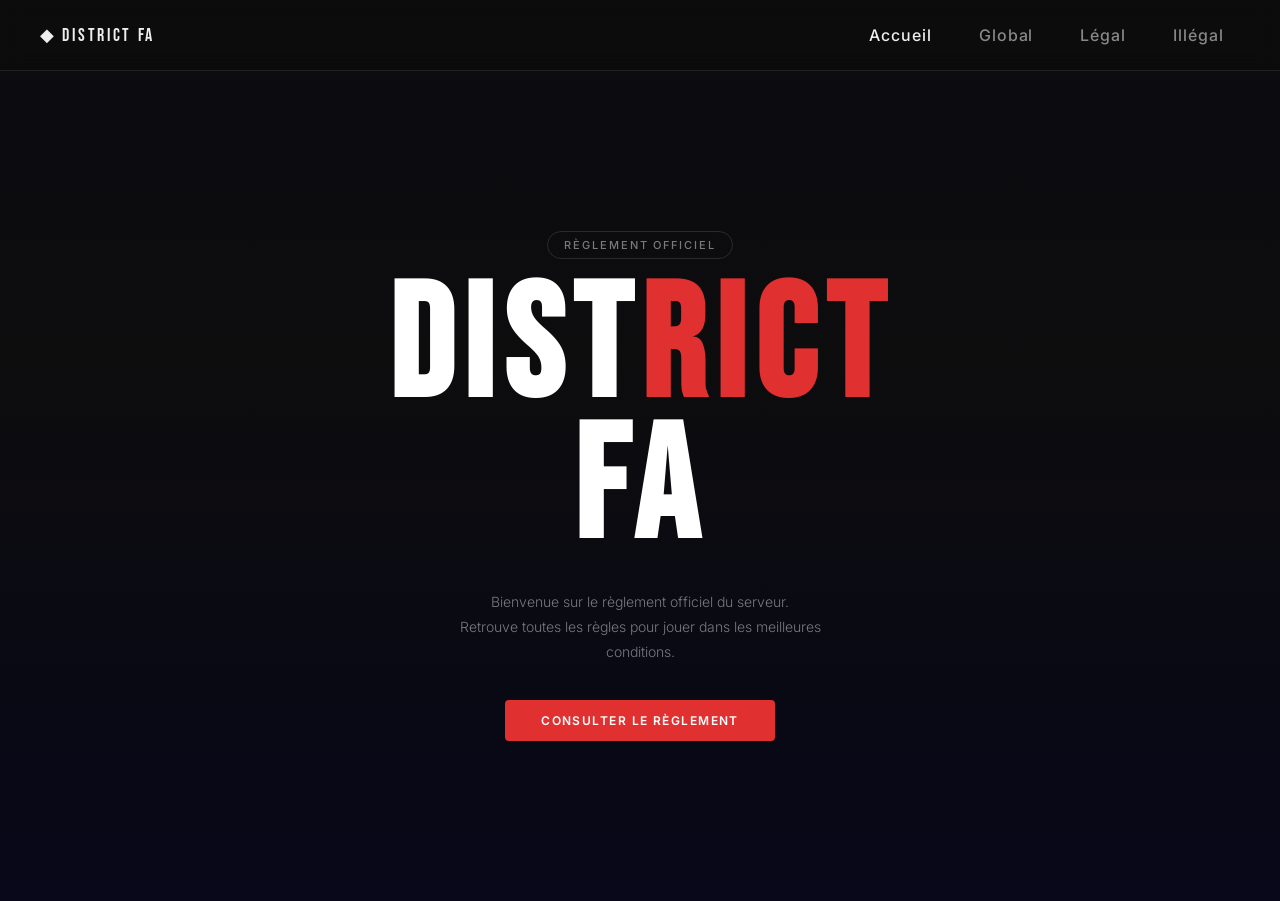
==== pages/accueil.html @ ec9c9e3f "acceuil page" ====
<!DOCTYPE html>
<html lang="fr">
<head>
  <meta charset="utf-8">
  <meta name="viewport" content="width=device-width, initial-scale=1">
  <title>DISTRICT FA — Acceuil</title>
  <link rel="stylesheet" href="../assets/accueil.css">
  <link rel="stylesheet" href="../assets/navbar.css">

</head>
<body>
 
  <header>
    <h1>Réglements - DISTRICT FA</h1>
    <nav>
      <ul>
        <li><a href="accueil.html" class="active">Accueil</a></li>
        <li><a href="global.html">Global</a></li>
        <li><a href="legal.html">Légal</a></li>
        <li><a href="illegal.html">Illégal</a></li>
      </ul>
    </nav>
  </header>

  <section class="hero">
    <div class="hero__bg"></div>
    <div class="hero__overlay"></div>
 
    <div class="hero__content">
      <div class="hero__eyebrow">Règlement officiel</div>
      <h2 class="hero__title">DIST<span>RICT</span><br>FA</h2>
      <p class="hero__desc">
        Bienvenue sur le règlement officiel du serveur.<br>
        Retrouve toutes les règles pour jouer dans les meilleures conditions.
      </p>
      <a href="global.html" class="hero__cta">Consulter le règlement</a>
    </div>
  </section>
</body>
</html>
</body>
---- assets/accueil.css ----
@import url('https://fonts.googleapis.com/css2?family=Bebas+Neue&family=Inter:wght@300;400;500;600&display=swap');
 
/* ─────────────────────────
   BASE
───────────────────────── */
*, *::before, *::after {
  margin: 0;
  padding: 0;
  box-sizing: border-box;
}
 
body {
  background: var(--bg);
  color: var(--text);
  font-family: 'Inter', sans-serif;
  min-height: 100vh;
}
 
/* ─────────────────────────
   HERO
───────────────────────── */
.hero {
  position: relative;
  width: 100%;
  height: calc(100vh - 70px);
  min-height: 500px;
  overflow: hidden;
  display: flex;
  align-items: center;
  justify-content: center;
}
 
/* Fond image ville */
.hero__bg {
  position: absolute;
  inset: 0;
  z-index: 0;
  background-image: url('https://images.steamusercontent.com/ugc/931554890098249898/EE93D3F9672FEE6AF7A82A5608EB33F0F40FA72A/?imw=637&imh=358&ima=fit&impolicy=Letterbox&imcolor=%23000000&letterbox=true');
  background-size: cover;
  background-position: center 50%;
  filter: brightness(.5) saturate(1.2);
}
 
.hero__citysvg {
  display: none;
}
 
.hero__overlay {
  position: absolute;
  inset: 0;
  background:
    linear-gradient(to bottom,
      rgba(7,7,26,.25) 0%,
      rgba(7,7,26,.05) 35%,
      rgba(7,7,26,.6)  75%,
      rgba(7,7,26,.95) 100%
    );
}
 
.hero__content {
  position: relative;
  z-index: 2;
  text-align: center;
  padding: 0 2rem;
  display: flex;
  flex-direction: column;
  align-items: center;
  gap: 0;
}
 
.hero__eyebrow {
  font-family: 'Inter', sans-serif;
  font-size: 11px;
  font-weight: 500;
  letter-spacing: .18em;
  text-transform: uppercase;
  color: rgba(255,255,255,.45);
  margin-bottom: 20px;
  padding: 6px 16px;
  border: 1px solid rgba(255,255,255,.12);
  border-radius: 20px;
  display: inline-block;
}
 
.hero__title {
  font-family: 'Bebas Neue', sans-serif;
  font-size: clamp(80px, 14vw, 160px);
  letter-spacing: .06em;
  line-height: .88;
  color: #fff;
  margin-bottom: 28px;
}
 
.hero__title span {
  color: var(--red);
}
 
.hero__desc {
  font-size: 14px;
  font-weight: 300;
  color: rgba(255,255,255,.45);
  line-height: 1.8;
  max-width: 420px;
  margin-bottom: 36px;
}
 
.hero__cta {
  display: inline-block;
  padding: 13px 36px;
  background: var(--red);
  color: #fff;
  font-family: 'Inter', sans-serif;
  font-size: 12px;
  font-weight: 600;
  letter-spacing: .12em;
  text-transform: uppercase;
  text-decoration: none;
  border-radius: 4px;
  transition: background .2s, transform .15s;
}
 
.hero__cta:hover {
  background: #c02020;
  transform: translateY(-1px);
}
 
/* ─────────────────────────
   RESPONSIVE
───────────────────────── */
@media (max-width: 768px) {
  .hero {
    height: calc(100svh - 70px);
  }
 
  .hero__title {
    font-size: clamp(64px, 18vw, 100px);
  }
 
  .hero__desc {
    font-size: 13px;
  }
}
---- assets/navbar.css ----
@import url('https://fonts.googleapis.com/css2?family=Bebas+Neue&family=Inter:wght@300;400;500;600&display=swap');
 
:root {
  --red:         #e03030;
  --bg:          #0d0d0d;
  --border:      #222;
  --text:        #eee;
  --muted-light: #888;
}
 
/* ─────────────────────────
   NAVBAR
───────────────────────── */
header {
  position: sticky;
  top: 0;
  z-index: 100;
  background: rgba(13, 13, 13, 0.92);
  backdrop-filter: blur(10px);
  border-bottom: 1px solid var(--border);
}
 
header h1 {
  display: none;
}
 
nav {
  max-width: 1600px;
  margin: 0 auto;
  padding: 0 2.5rem;
  display: flex;
  align-items: center;
  height: 70px;
}
 
nav::before {
  content: '◆ DISTRICT FA';
  font-family: 'Bebas Neue', sans-serif;
  font-size: 18px;
  letter-spacing: 0.15em;
  color: var(--text);
  margin-right: auto;
}
 
nav ul {
  list-style: none;
  display: flex;
  gap: 15px;
}
 
nav ul li a {
  display: block;
  padding: 8px 16px;
  font-size: 16px;
  font-weight: 500;
  letter-spacing: 0.06em;
  color: var(--muted-light);
  text-decoration: none;
  position: relative;
  transition: color 0.2s;
}

nav ul li a::after {
  content: '';
  position: absolute;
  bottom: 0;
  left: 0;
  right: 0;
  height: 2px;
  background: var(--accent);
  transform: scaleX(0);
  transition: transform 0.2s;
}
 
nav ul li a:hover {
  color: var(--text);
}
 
nav ul li a:hover::after {
  transform: scaleX(1);
}
 
nav ul li a.active {
  color: var(--text);
}
 
nav ul li a.active::after {
  transform: scaleX(1);
}

@media (max-width: 768px) {
  nav {
    flex-direction: column;
    height: auto;
    padding: 1rem;
    align-items: flex-start;
  }

  nav ul {
    flex-direction: column;
    width: 100%;
    gap: 10px;
    padding-top: 10px;
  }

  nav ul li a {
    width: 100%;
  }
}
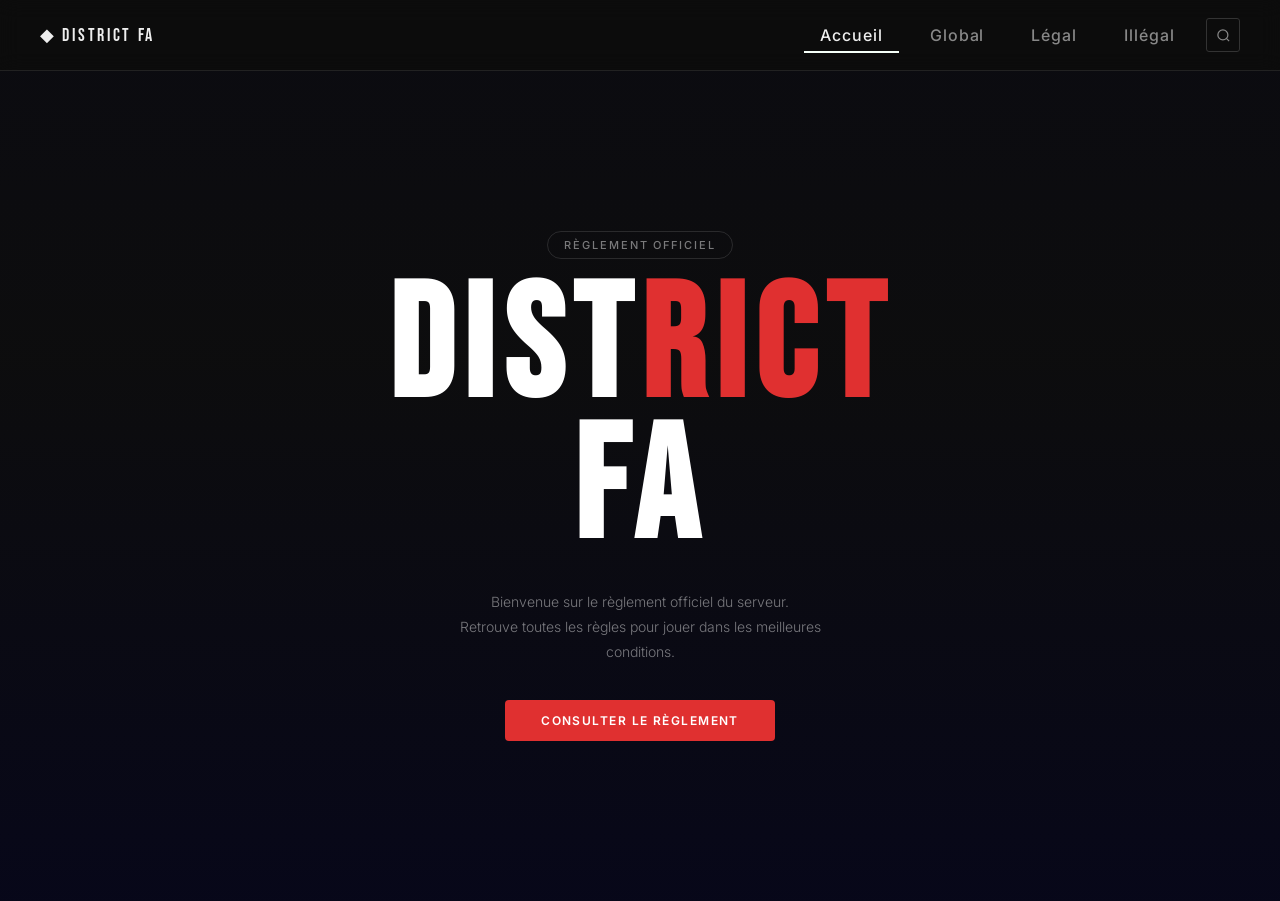
==== commit bf8e0efc: "search.js add" ====
--- a/pages/accueil.html
+++ b/pages/accueil.html
@@ -6,6 +6,7 @@
   <title>DISTRICT FA — Acceuil</title>
   <link rel="stylesheet" href="../assets/accueil.css">
   <link rel="stylesheet" href="../assets/navbar.css">
+  <script src="../assets/search.js"></script>
 
 </head>
 <body>
@@ -36,6 +37,9 @@
       <a href="global.html" class="hero__cta">Consulter le règlement</a>
     </div>
   </section>
+  <script>
+    alert("mettre un bacground dans le css + modif la navbar ")
+  </script>
 </body>
 </html>
 </body>
--- a/assets/accueil.css
+++ b/assets/accueil.css
@@ -1,5 +1,10 @@
 @import url('https://fonts.googleapis.com/css2?family=Bebas+Neue&family=Inter:wght@300;400;500;600&display=swap');
  
+
+:root {
+  --accent: #f5fff8;
+  --bg:          #0d0d0d;
+}
 /* ─────────────────────────
    BASE
 ───────────────────────── */
@@ -35,7 +40,7 @@
   position: absolute;
   inset: 0;
   z-index: 0;
-  background-image: url('https://images.steamusercontent.com/ugc/931554890098249898/EE93D3F9672FEE6AF7A82A5608EB33F0F40FA72A/?imw=637&imh=358&ima=fit&impolicy=Letterbox&imcolor=%23000000&letterbox=true');
+  background-image: url('https://img.gta5-mods.com/q95/images/zombie-loading-screen-images/4b3709-High_resolution_wallpaper_background_ID_77701391523.jpg');
   background-size: cover;
   background-position: center 50%;
   filter: brightness(.5) saturate(1.2);
